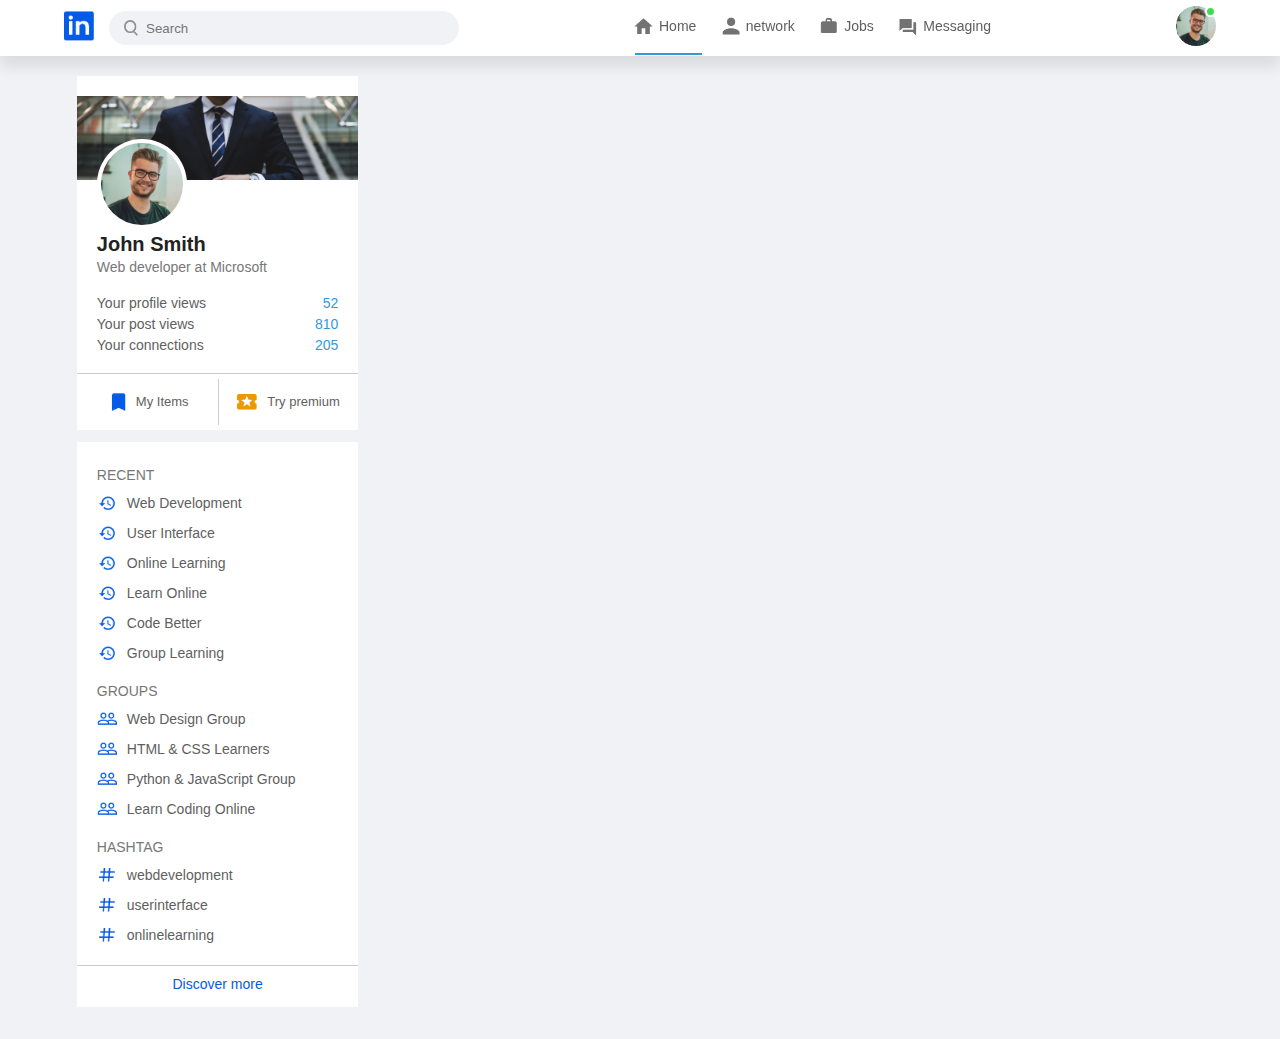
==== index.html @ e91c318e "Left sidebar is completed" ====
<!DOCTYPE html>
<html lang="en">

<head>
    <meta charset="UTF-8">
    <meta http-equiv="X-UA-Compatible" content="IE=edge">
    <meta name="viewport" content="width=device-width, initial-scale=1.0">
    <title>LinkedIn</title>
    <link rel="stylesheet" href="style.css">
</head>

<body>

    <!-- navbar  -->
    <nav class="navbar">
        <div class="navbar-left">
            <a href="#">
                <img src="./images/logo.png" alt="logo" class="logo">

            </a>

            <div class="search-box">
                <img src="./images/search.png" alt="search">
                <input type="text" placeholder="Search">
            </div>
        </div>
        <div class="navbar-center">
            <ul>
                <li><a href="#" class="active-link"><img src="./images/home.png" alt="home"> <span>Home</span></a></li>
                <li><a href="#"><img src="./images/network.png" alt="network"> <span>network</span></a></li>
                <li><a href="#"><img src="./images/jobs.png" alt="jobs"> <span>Jobs</span></a></li>
                <li><a href="#"><img src="./images/message.png" alt="message"> <span>Messaging</span></a></li>

            </ul>
        </div>
        <div class="navbar-right online">
            <img src="./images/user-1.png" alt="user" class="nav-profile-img ">
        </div>
    </nav>

    <!-- main content  -->
    <div class="container">

        <!-- left sidebar  -->
        <div class="left-sidebar">
            <div class="sidebar-profile-box">
                <img src="./images/cover-pic.png" alt="cover" width="100%">
                <div class="sidebar-profile-info">
                    <img src="./images/user-1.png" alt="profile">
                    <h1>John Smith</h1>
                    <h3>Web developer at Microsoft</h3>
                    <ul>
                        <li>Your profile views <span>52</span></li>
                        <li>Your post views <span>810</span></li>
                        <li>Your connections <span>205</span></li>
                    </ul>
                </div>

                <div class="sidebar-profile-link">
                    <a href="#"><img src="./images/items.png" alt="">My Items</a>
                    <a href="#"><img src="./images/premium.png" alt="">Try premium</a>
                </div>
            </div>

            <div class="sidebar-activity">
                <h3>RECENT</h3>
                <a href="#"><img src="./images/recent.png" alt="pic">Web Development</a>
                <a href="#"><img src="./images/recent.png" alt="pic">User Interface</a>
                <a href="#"><img src="./images/recent.png" alt="pic">Online Learning</a>
                <a href="#"><img src="./images/recent.png" alt="pic">Learn Online</a>
                <a href="#"><img src="./images/recent.png" alt="pic">Code Better</a>
                <a href="#"><img src="./images/recent.png" alt="pic">Group Learning</a>
                <h3>GROUPS</h3>
                <a href="#"><img src="./images/group.png" alt="pic">Web Design Group</a>
                <a href="#"><img src="./images/group.png" alt="pic">HTML & CSS Learners</a>
                <a href="#"><img src="./images/group.png" alt="pic">Python & JavaScript Group</a>
                <a href="#"><img src="./images/group.png" alt="pic">Learn Coding Online</a>
                <h3>HASHTAG</h3>
                <a href="#"><img src="./images/hashtag.png" alt="hashtag"> webdevelopment</a>
                <a href="#"><img src="./images/hashtag.png" alt="hashtag"> userinterface</a>
                <a href="#"><img src="./images/hashtag.png" alt="hashtag"> onlinelearning</a>

                <div class="discover-more-link">
                    <a href="#">Discover more</a>
                </div>
            </div>


        </div>

        <!-- middle  -->
        <div class="middle"></div>

        <!-- right-sidebar  -->
        <div class="right-sidebar"></div>
    </div>

</body>

</html>
---- style.css ----
* {
  margin: 0;
  padding: 0;
  box-sizing: border-box;
  font-family: "Poppins", sans-serif;
}

body {
  background: #f0f2f5;
  color: #5f5f5f;
}

a {
  text-decoration: none;
  color: #5f5f5f;
}

/* navbar  */

.navbar {
  display: flex;
  justify-content: space-between;
  align-items: center;
  padding: 6px 5%;
  position: sticky;
  top: 0;
  background-color: #fff;
  box-shadow: 0 10px 15px rgba(0, 0, 0, 0.1);
}

.logo {
  width: 30px;
}

.navbar-left {
  display: flex;
}

.navbar-center ul li {
  list-style: none;
  display: inline-block;
}

.navbar-center ul li a {
  display: flex;
  align-items: center;
  margin-right: 15px;
  font-size: 14px;
  position: relative;
}

.navbar-center ul li a::after {
  content: "";
  width: 0;
  height: 2px;
  background-color: #3498db;
  position: absolute;
  bottom: -14px;
  left: 6px;
  transition: width 0.3s;
}

.navbar-center ul li a:hover::after,
.navbar-center ul li a.active-link::after {
  width: 100%;
}

.navbar-center ul li a img {
  width: 30px;
}

.nav-profile-img {
  width: 40px;
  border-radius: 50%;
}

.online {
  position: relative;
}

.online::after {
  content: "";
  width: 7px;
  height: 7px;
  background-color: #41db51;
  position: absolute;
  right: 0;
  border: 2px solid #fff;
  border-radius: 50%;
}

.search-box {
  display: flex;
  align-items: center;
  width: 350px;
  background-color: #f0f2f5;
  border-radius: 20px;
  padding: 0 15px;
  margin-left: 15px;
}

.search-box img {
  width: 14px;
}

.search-box input {
  width: 100%;
  background: transparent;
  border: 0;
  outline: none;
  padding: 8px;
}

/* main content  */

.container {
  display: flex;
  padding: 20px 6%;
  justify-content: space-between;
  flex-wrap: wrap;
}

/* left-sidebar */

.left-sidebar,
.right-sidebar {
  flex-basis: 25%;
  align-self: flex-start;
}

.sidebar-profile-box {
  background-color: #fff;
  padding: 20px 0 0;
}
.sidebar-profile-info {
  padding: 0 20px;
}

.sidebar-profile-info img {
  width: 90px;
  background-color: #fff;
  border-radius: 50%;
  margin-top: -45px;
  padding: 4px;
}

.sidebar-profile-info h1 {
  font-size: 20px;
  font-weight: 600;
  color: #222;
}

.sidebar-profile-info h3 {
  font-size: 14px;
  font-weight: 500;
  color: #777;
  margin: 3px 0;
}

.sidebar-profile-info ul {
  list-style: none;
  margin: 20px 0;
}

.sidebar-profile-info ul li {
  width: 100%;
  font-size: 14px;
  margin: 5px 0;
}

.sidebar-profile-info ul li span {
  float: right;
  color: #3498db;
}

.sidebar-profile-link {
  display: flex;
  align-items: center;
  border-top: 1px solid #ccc;
}

.sidebar-profile-link a {
  padding: 15px 5px;
  border-left: 1px solid #ccc;
  font-size: 13px;
  display: flex;
  align-items: center;
  justify-content: center;
  flex-basis: 50%;
}

.sidebar-profile-link a:first-child {
  border: 0;
}

.sidebar-profile-link a img {
  width: 20px;
  margin-right: 10px;
}

.sidebar-activity {
  background-color: #fff;
  margin: 12px 0;
  padding: 5px 20px;
}

.sidebar-activity h3 {
  color: #777;
  font-weight: 500;
  font-size: 14px;
  margin: 20px 0 10px;
}

.sidebar-activity a {
  display: flex;
  align-items: center;
  margin: 10px 0;
  font-size: 14px;
}

.sidebar-activity a img {
  width: 20px;
  margin-right: 10px;
}

.discover-more-link {
  border-top: 1px solid #ccc;
  margin-top: 20px;
  margin-left: -20px;
  margin-right: -20px;
  text-align: center;
}

.discover-more-link a {
  color: #045be6;
  display: inline-block;
  margin: 10px 0;
}

/* middle  */

.middle {
  flex-basis: 47%;
}
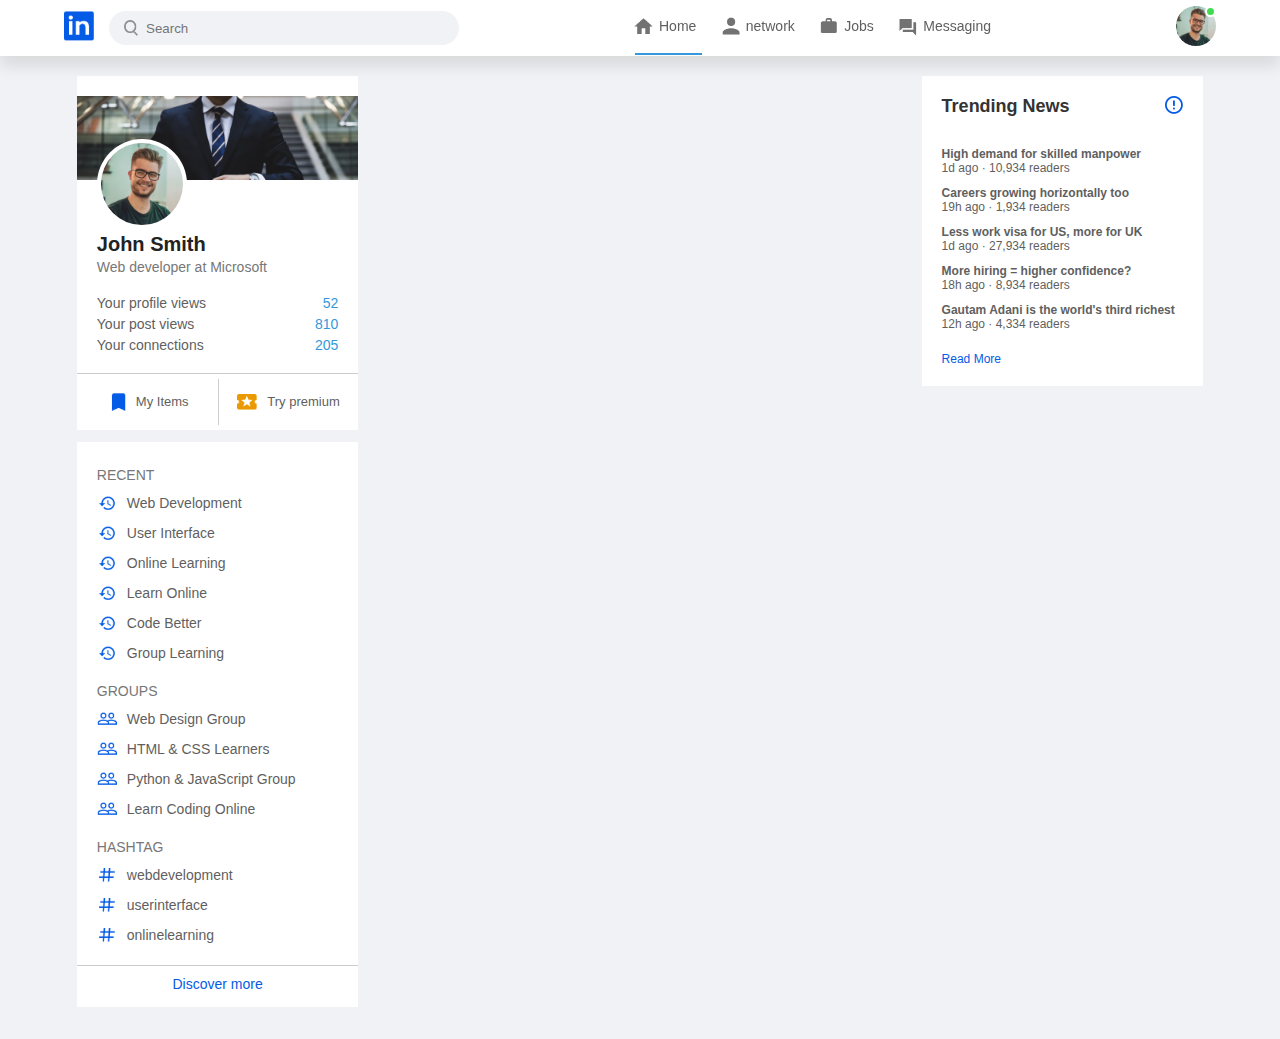
==== commit b86b23c4: "sidebar news part is completed" ====
--- a/index.html
+++ b/index.html
@@ -92,7 +92,29 @@
         <div class="middle"></div>
 
         <!-- right-sidebar  -->
-        <div class="right-sidebar"></div>
+        <div class="right-sidebar">
+            <div class="sidebar-news">
+                <img src="./images/more.png" alt="more" class="more-info-icon">
+                <h3>Trending News</h3>
+                <a href="#">High demand for skilled manpower</a>
+                <span>1d ago &middot; 10,934 readers</span>
+
+                <a href="#">Careers growing horizontally too</a>
+                <span>19h ago &middot; 1,934 readers</span>
+
+                <a href="#">Less work visa for US, more for UK</a>
+                <span>1d ago &middot; 27,934 readers</span>
+
+                <a href="#">More hiring = higher confidence?</a>
+                <span>18h ago &middot; 8,934 readers</span>
+
+                <a href="#">Gautam Adani is the world's third richest</a>
+                <span>12h ago &middot; 4,334 readers</span>
+
+                <a href="#" class="read-more-link">Read More</a>
+
+            </div>
+        </div>
     </div>
 
 </body>
--- a/style.css
+++ b/style.css
@@ -242,3 +242,41 @@
 .middle {
   flex-basis: 47%;
 }
+
+/* right sidebar  */
+
+.sidebar-news {
+  background-color: #fff;
+  padding: 10px 20px;
+}
+
+.sidebar-news .more-info-icon {
+  width: 18px;
+  float: right;
+  margin-top: 10px;
+}
+
+.sidebar-news h3 {
+  color: #333;
+  font-size: 18px;
+  font-weight: 600;
+  margin: 10px 0 30px;
+}
+
+.sidebar-news a {
+  display: block;
+  font-size: 12px;
+  font-weight: 600;
+  margin-top: 10px;
+  margin-bottom: -3px;
+}
+
+.sidebar-news span {
+  font-size: 12px;
+}
+
+.sidebar-news .read-more-link {
+  color: #045be6;
+  font-weight: 500;
+  margin: 20px 0 10px;
+}
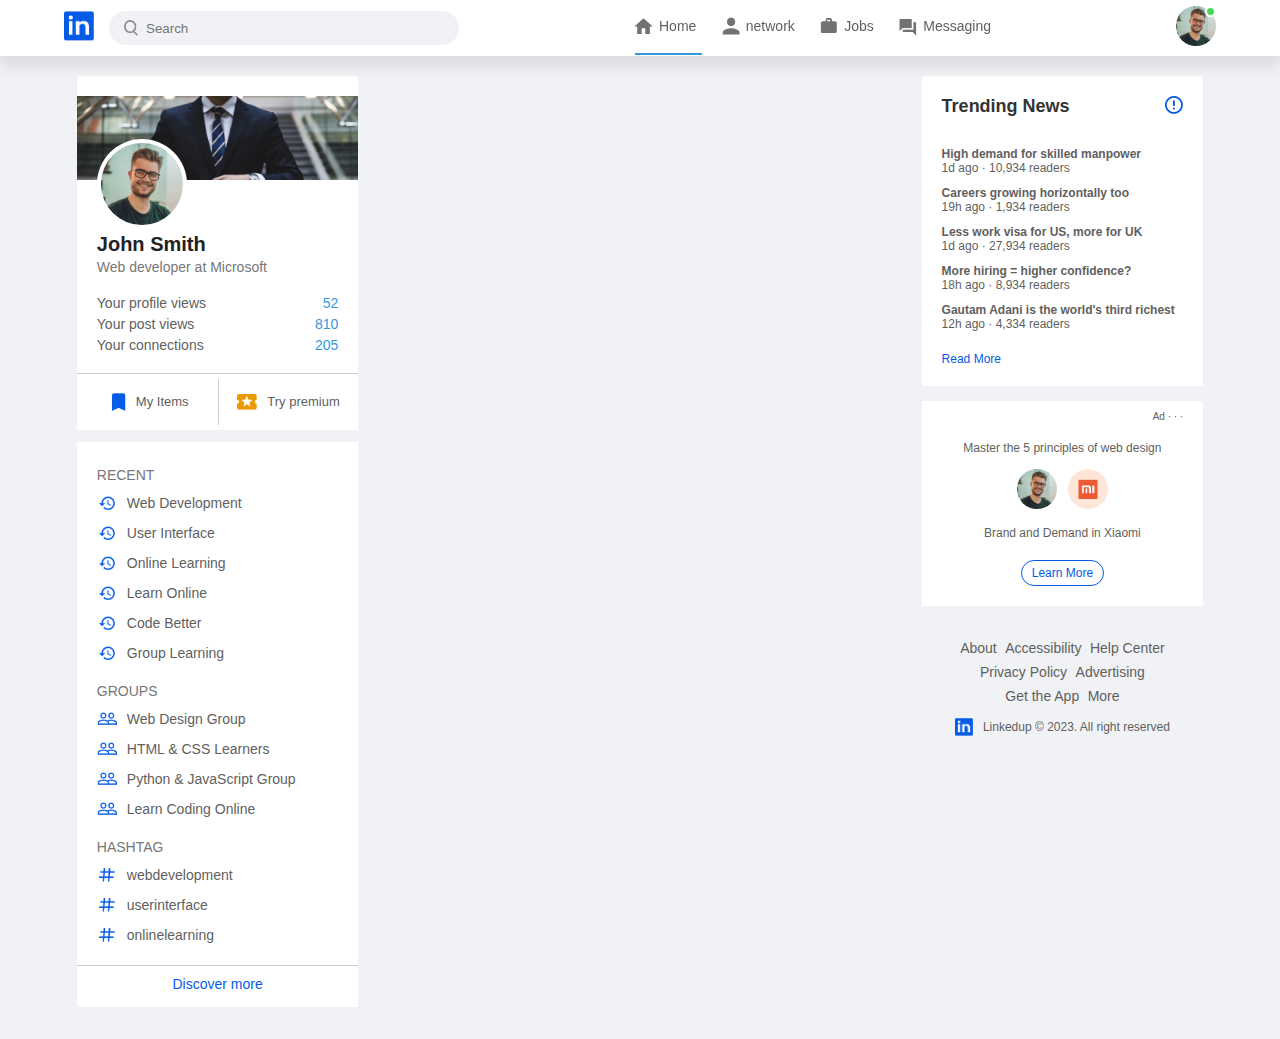
==== commit d417576b: "Right sidebar is completed" ====
--- a/index.html
+++ b/index.html
@@ -114,6 +114,32 @@
                 <a href="#" class="read-more-link">Read More</a>
 
             </div>
+
+            <div class="sidebar-ad">
+                <small>Ad &middot; &middot; &middot;</small>
+                <p>Master the 5 principles of web design</p>
+                <div>
+                    <img src="./images/user-1.png" alt="img">
+                    <img src="./images/mi-logo.png" alt="img">
+                </div>
+                <b>Brand and Demand in Xiaomi</b>
+                <a href="#" class="ad-link">Learn More</a>
+            </div>
+
+            <div class="sidebar-useful-links">
+                <a href="#">About</a>
+                <a href="#">Accessibility</a>
+                <a href="#">Help Center</a>
+                <a href="#">Privacy Policy</a>
+                <a href="#">Advertising</a>
+                <a href="#">Get the App</a>
+                <a href="#">More</a>
+
+                <div class="copyright-msg">
+                    <img src="./images/logo.png" alt="logo">
+                    <p>Linkedup &#169; 2023. All right reserved</p>
+                </div>
+            </div>
         </div>
     </div>
 
--- a/style.css
+++ b/style.css
@@ -280,3 +280,68 @@
   font-weight: 500;
   margin: 20px 0 10px;
 }
+
+.sidebar-ad {
+  background-color: #fff;
+  padding: 10px 20px;
+  margin: 15px 0;
+  text-align: center;
+  font-size: 12px;
+}
+
+.sidebar-ad img {
+  width: 40px;
+  border-radius: 50%;
+  margin: 4px;
+}
+
+.sidebar-ad small {
+  float: right;
+  font-weight: 500;
+}
+
+.sidebar-ad p {
+  margin-top: 30px;
+  margin-bottom: 10px;
+}
+
+.sidebar-ad b {
+  display: block;
+  font-weight: 500;
+  margin-top: 10px;
+}
+
+.sidebar-ad .ad-link {
+  display: inline-block;
+  color: #045be6;
+  border: 1px solid #045be6;
+  padding: 5px 10px;
+  border-radius: 30px;
+  margin: 20px auto 10px;
+  font-weight: 500;
+}
+
+.sidebar-useful-links {
+  text-align: center;
+  padding: 15px 25px;
+}
+
+.sidebar-useful-links a {
+  display: inline-block;
+  margin: 4px 2px;
+  font-size: 14px;
+}
+
+.copyright-msg {
+  display: flex;
+  font-size: 12px;
+  font-weight: 500;
+  align-items: center;
+  justify-content: center;
+  margin-top: 10px;
+}
+
+.copyright-msg img {
+  width: 18px;
+  margin-right: 10px;
+}
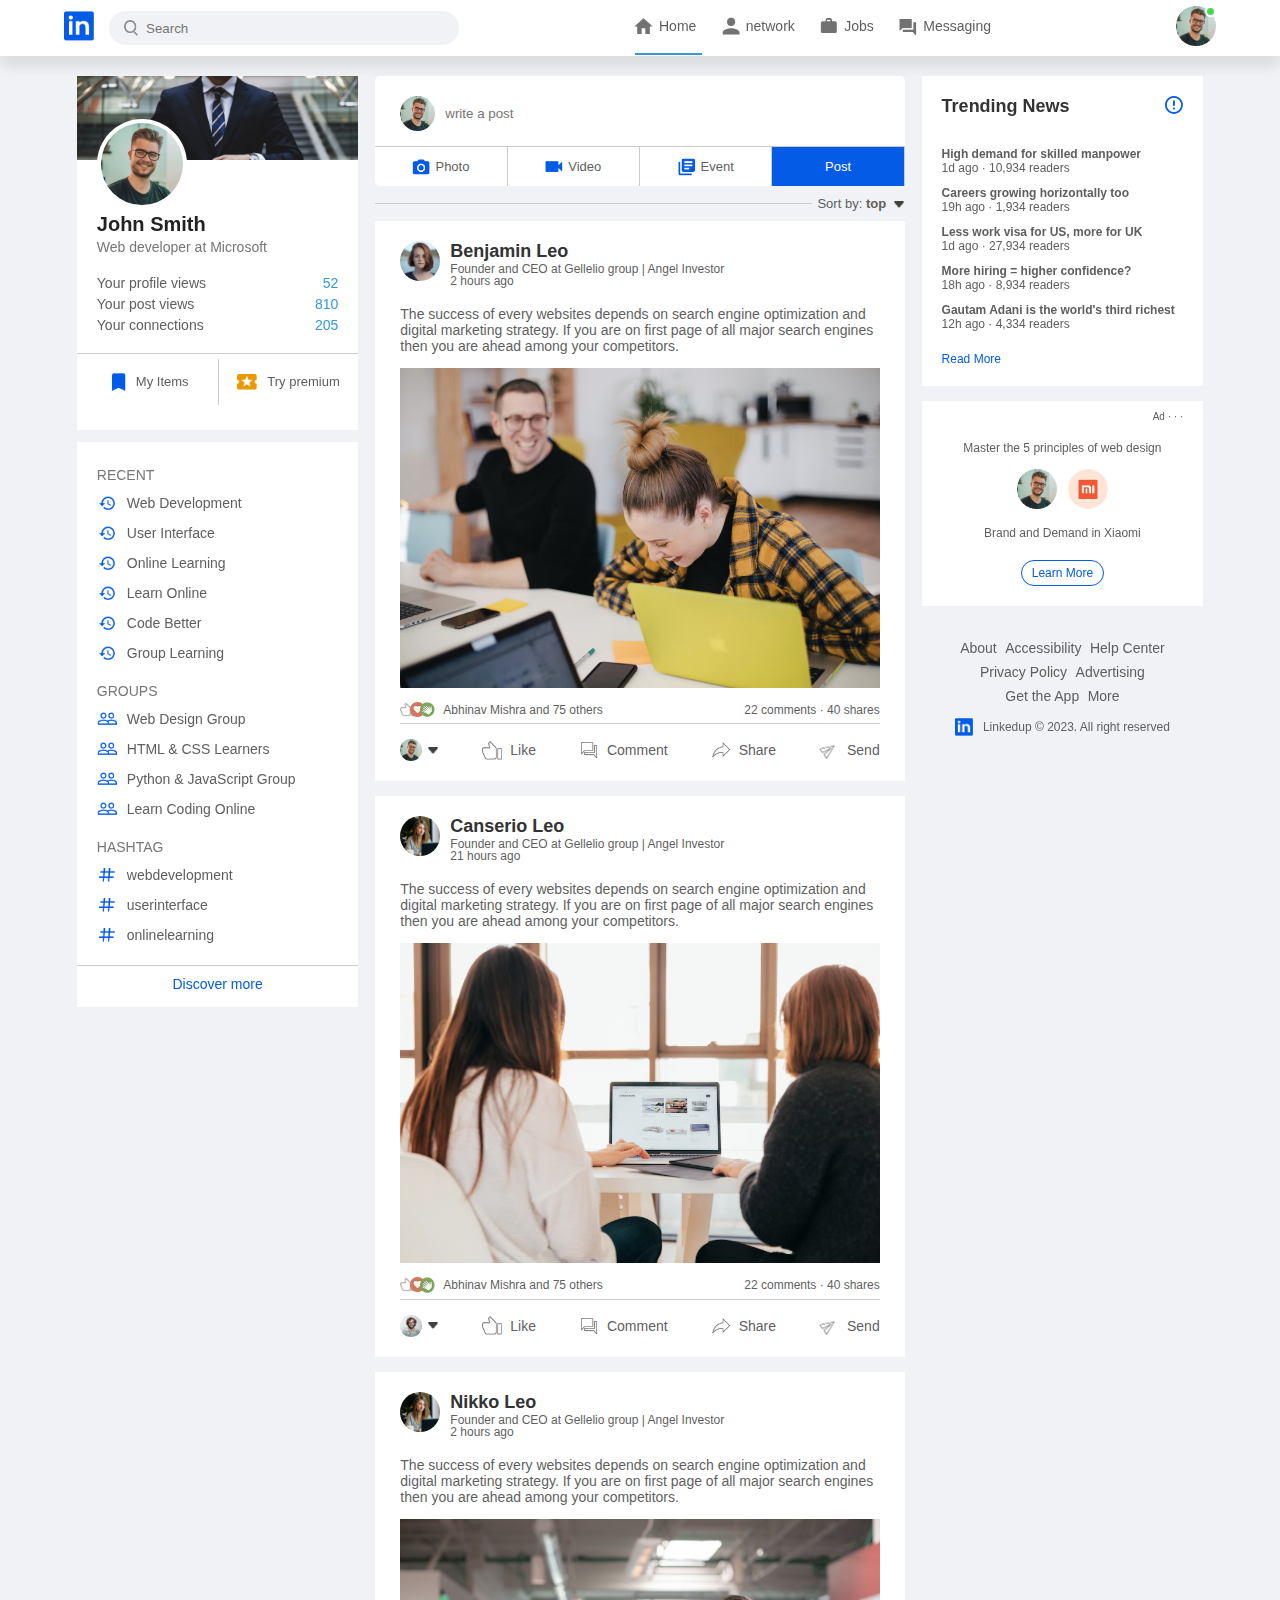
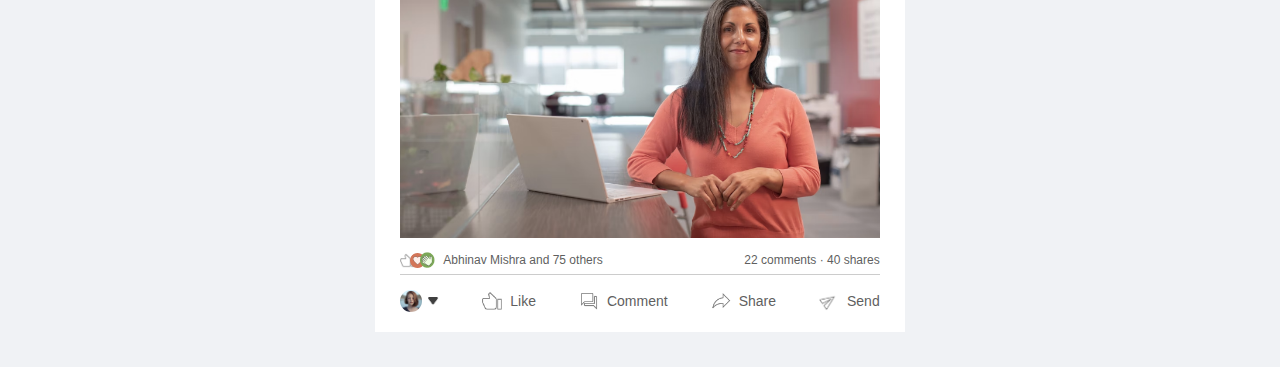
==== commit 66e86dae: "Main content part is created" ====
--- a/index.html
+++ b/index.html
@@ -89,7 +89,185 @@
         </div>
 
         <!-- middle  -->
-        <div class="middle"></div>
+        <div class="middle">
+
+            <div class="create-post">
+                <div class="create-post-input">
+                    <img src="./images/user-1.png" alt="user">
+                    <textarea rows="2" placeholder="write a post"></textarea>
+                </div>
+                <div class="create-post-links">
+                    <li><img src="./images/photo.png" alt="photo">Photo</li>
+                    <li><img src="./images/video.png" alt="video">Video</li>
+                    <li><img src="./images/event.png" alt="event">Event</li>
+                    <li>Post</li>
+                </div>
+            </div>
+
+            <div class="sort-by">
+                <hr>
+                <p>Sort by: <span>top <img src="./images/down-arrow.png" alt="img"></span></p>
+            </div>
+
+            <div class="post">
+                <div class="post-author">
+                    <img src="./images/user-3.png" alt="user">
+                    <div>
+                        <h1>Benjamin Leo</h1>
+                        <small>Founder and CEO at Gellelio group | Angel Investor</small>
+                        <small>2 hours ago</small>
+                    </div>
+
+                </div>
+                <p>The success of every websites depends on search engine optimization and digital marketing
+                    strategy. If you are on first page of all major search engines then you are ahead among your
+                    competitors.</p>
+
+                <img src="./images/post-image-1.png" alt="post image" width="100%">
+
+                <div class="post-stats">
+                    <div>
+                        <img src="./images/thumbsup.png" alt="img">
+                        <img src="./images/love.png" alt="img">
+                        <img src="./images/clap.png" alt="img">
+                        <span class="liked-users">Abhinav Mishra and 75 others</span>
+                    </div>
+                    <div>
+                        <span>22 comments &middot; 40 shares</span>
+                    </div>
+                </div>
+
+                <div class="post-activity">
+                    <div>
+                        <img src="./images/user-1.png" alt="image" class="post-activity-user-icon">
+                        <img src="./images/down-arrow.png" alt="image" class="post-activity-arrow-icon">
+                    </div>
+                    <div class="post-activity-link">
+                        <img src="./images/like.png" alt="like">
+                        <span>Like</span>
+                    </div>
+                    <div class="post-activity-link">
+                        <img src="./images/comment.png" alt="comment">
+                        <span>Comment</span>
+                    </div>
+                    <div class="post-activity-link">
+                        <img src="./images/share.png" alt="share">
+                        <span>Share</span>
+                    </div>
+                    <div class="post-activity-link">
+                        <img src="./images/send.png" alt="send">
+                        <span>Send</span>
+                    </div>
+                </div>
+            </div>
+
+            <div class="post">
+                <div class="post-author">
+                    <img src="./images/user-4.png" alt="user">
+                    <div>
+                        <h1>Canserio Leo</h1>
+                        <small>Founder and CEO at Gellelio group | Angel Investor</small>
+                        <small>21 hours ago</small>
+                    </div>
+
+                </div>
+                <p>The success of every websites depends on search engine optimization and digital marketing
+                    strategy. If you are on first page of all major search engines then you are ahead among your
+                    competitors.</p>
+
+                <img src="./images/post-image-2.png" alt="post image" width="100%">
+
+                <div class="post-stats">
+                    <div>
+                        <img src="./images/thumbsup.png" alt="img">
+                        <img src="./images/love.png" alt="img">
+                        <img src="./images/clap.png" alt="img">
+                        <span class="liked-users">Abhinav Mishra and 75 others</span>
+                    </div>
+                    <div>
+                        <span>22 comments &middot; 40 shares</span>
+                    </div>
+                </div>
+
+                <div class="post-activity">
+                    <div>
+                        <img src="./images/user-2.png" alt="image" class="post-activity-user-icon">
+                        <img src="./images/down-arrow.png" alt="image" class="post-activity-arrow-icon">
+                    </div>
+                    <div class="post-activity-link">
+                        <img src="./images/like.png" alt="like">
+                        <span>Like</span>
+                    </div>
+                    <div class="post-activity-link">
+                        <img src="./images/comment.png" alt="comment">
+                        <span>Comment</span>
+                    </div>
+                    <div class="post-activity-link">
+                        <img src="./images/share.png" alt="share">
+                        <span>Share</span>
+                    </div>
+                    <div class="post-activity-link">
+                        <img src="./images/send.png" alt="send">
+                        <span>Send</span>
+                    </div>
+                </div>
+            </div>
+
+
+            <div class="post">
+                <div class="post-author">
+                    <img src="./images/user-4.png" alt="user">
+                    <div>
+                        <h1>Nikko Leo</h1>
+                        <small>Founder and CEO at Gellelio group | Angel Investor</small>
+                        <small>2 hours ago</small>
+                    </div>
+
+                </div>
+                <p>The success of every websites depends on search engine optimization and digital marketing
+                    strategy. If you are on first page of all major search engines then you are ahead among your
+                    competitors.</p>
+
+                <img src="./images/post-image-3.png" alt="post image" width="100%">
+
+                <div class="post-stats">
+                    <div>
+                        <img src="./images/thumbsup.png" alt="img">
+                        <img src="./images/love.png" alt="img">
+                        <img src="./images/clap.png" alt="img">
+                        <span class="liked-users">Abhinav Mishra and 75 others</span>
+                    </div>
+                    <div>
+                        <span>22 comments &middot; 40 shares</span>
+                    </div>
+                </div>
+
+                <div class="post-activity">
+                    <div>
+                        <img src="./images/user-3.png" alt="image" class="post-activity-user-icon">
+                        <img src="./images/down-arrow.png" alt="image" class="post-activity-arrow-icon">
+                    </div>
+                    <div class="post-activity-link">
+                        <img src="./images/like.png" alt="like">
+                        <span>Like</span>
+                    </div>
+                    <div class="post-activity-link">
+                        <img src="./images/comment.png" alt="comment">
+                        <span>Comment</span>
+                    </div>
+                    <div class="post-activity-link">
+                        <img src="./images/share.png" alt="share">
+                        <span>Share</span>
+                    </div>
+                    <div class="post-activity-link">
+                        <img src="./images/send.png" alt="send">
+                        <span>Send</span>
+                    </div>
+                </div>
+            </div>
+        </div>
+
+
 
         <!-- right-sidebar  -->
         <div class="right-sidebar">
--- a/style.css
+++ b/style.css
@@ -24,6 +24,7 @@
   padding: 6px 5%;
   position: sticky;
   top: 0;
+  z-index: 100;
   background-color: #fff;
   box-shadow: 0 10px 15px rgba(0, 0, 0, 0.1);
 }
@@ -126,11 +127,13 @@
 .right-sidebar {
   flex-basis: 25%;
   align-self: flex-start;
+  position: sticky;
+  top: 73px;
 }
 
 .sidebar-profile-box {
   background-color: #fff;
-  padding: 20px 0 0;
+  padding: 0 0 20px;
 }
 .sidebar-profile-info {
   padding: 0 20px;
@@ -243,6 +246,179 @@
   flex-basis: 47%;
 }
 
+.create-post {
+  background: #fff;
+  border-radius: 5px;
+}
+
+.create-post-input {
+  padding: 20px 25px 10px;
+  display: flex;
+  align-items: flex-start;
+}
+
+.create-post-input img {
+  width: 35px;
+  border-radius: 50%;
+  margin-right: 10px;
+}
+
+.create-post-input textarea {
+  border: 0;
+  outline: 0;
+  resize: none;
+  margin-top: 10px;
+}
+
+::placeholder {
+  font-weight: 500;
+}
+
+.create-post-links {
+  display: flex;
+  align-items: flex-start;
+}
+
+.create-post-links li {
+  list-style: none;
+  display: flex;
+  justify-content: center;
+  align-items: center;
+  flex-basis: 25%;
+  height: 40px;
+  cursor: pointer;
+  border-top: 1px solid #ccc;
+  border-right: 1px solid #ccc;
+  font-size: 13px;
+}
+.create-post-links li img {
+  width: 18px;
+  margin-right: 5px;
+}
+
+.create-post-links li:last-child {
+  background-color: #045be6;
+  color: #fff;
+}
+
+.sort-by {
+  display: flex;
+  align-items: center;
+  margin: 10px 0;
+}
+
+.sort-by hr {
+  height: 1px;
+  background: #ccc;
+  border: 0;
+  flex-grow: 1;
+}
+
+.sort-by p {
+  font-size: 13px;
+  padding-left: 5px;
+}
+
+.sort-by p span {
+  font-weight: 600;
+}
+
+.sort-by p span img {
+  width: 12px;
+  margin-left: 3px;
+}
+
+.post {
+  background-color: #fff;
+  padding: 20px 25px 5px;
+  margin: 5px 0 15px;
+}
+
+.post-author {
+  display: flex;
+  align-items: flex-start;
+  margin-bottom: 20px;
+}
+
+.post-author img {
+  width: 40px;
+  border-radius: 50%;
+  margin-right: 10px;
+}
+
+.post-author h1 {
+  font-size: 18px;
+  color: #333;
+  font-weight: 600;
+}
+
+.post-author small {
+  font-size: 12px;
+  display: block;
+  margin-bottom: -2px;
+}
+
+.post p {
+  font-size: 14px;
+  margin-bottom: 14px;
+}
+
+.post-stats {
+  display: flex;
+  justify-content: space-between;
+  align-items: center;
+  flex-wrap: wrap;
+  border-bottom: 1px solid #ccc;
+  font-size: 12px;
+  padding-bottom: 6px;
+}
+
+.post-stats img {
+  width: 15px;
+  margin-right: -5px;
+}
+
+.post-stats div {
+  display: flex;
+  align-items: center;
+  margin-top: 10px;
+}
+
+.post-stats .liked-users {
+  display: inline-block;
+  margin-left: 13px;
+}
+
+.post-activity {
+  display: flex;
+  align-items: center;
+  justify-content: space-between;
+  padding: 15px 0;
+}
+
+.post-activity div {
+  display: flex;
+  align-items: center;
+}
+
+.post-activity .post-activity-user-icon {
+  width: 22px;
+  border-radius: 50%;
+  margin-right: 5px;
+}
+
+.post-activity .post-activity-arrow-icon {
+  width: 12px;
+}
+
+.post-activity-link img {
+  width: 20px;
+  margin-right: 8px;
+}
+
+.post-activity-link span {
+  font-size: 14px;
+}
 /* right sidebar  */
 
 .sidebar-news {
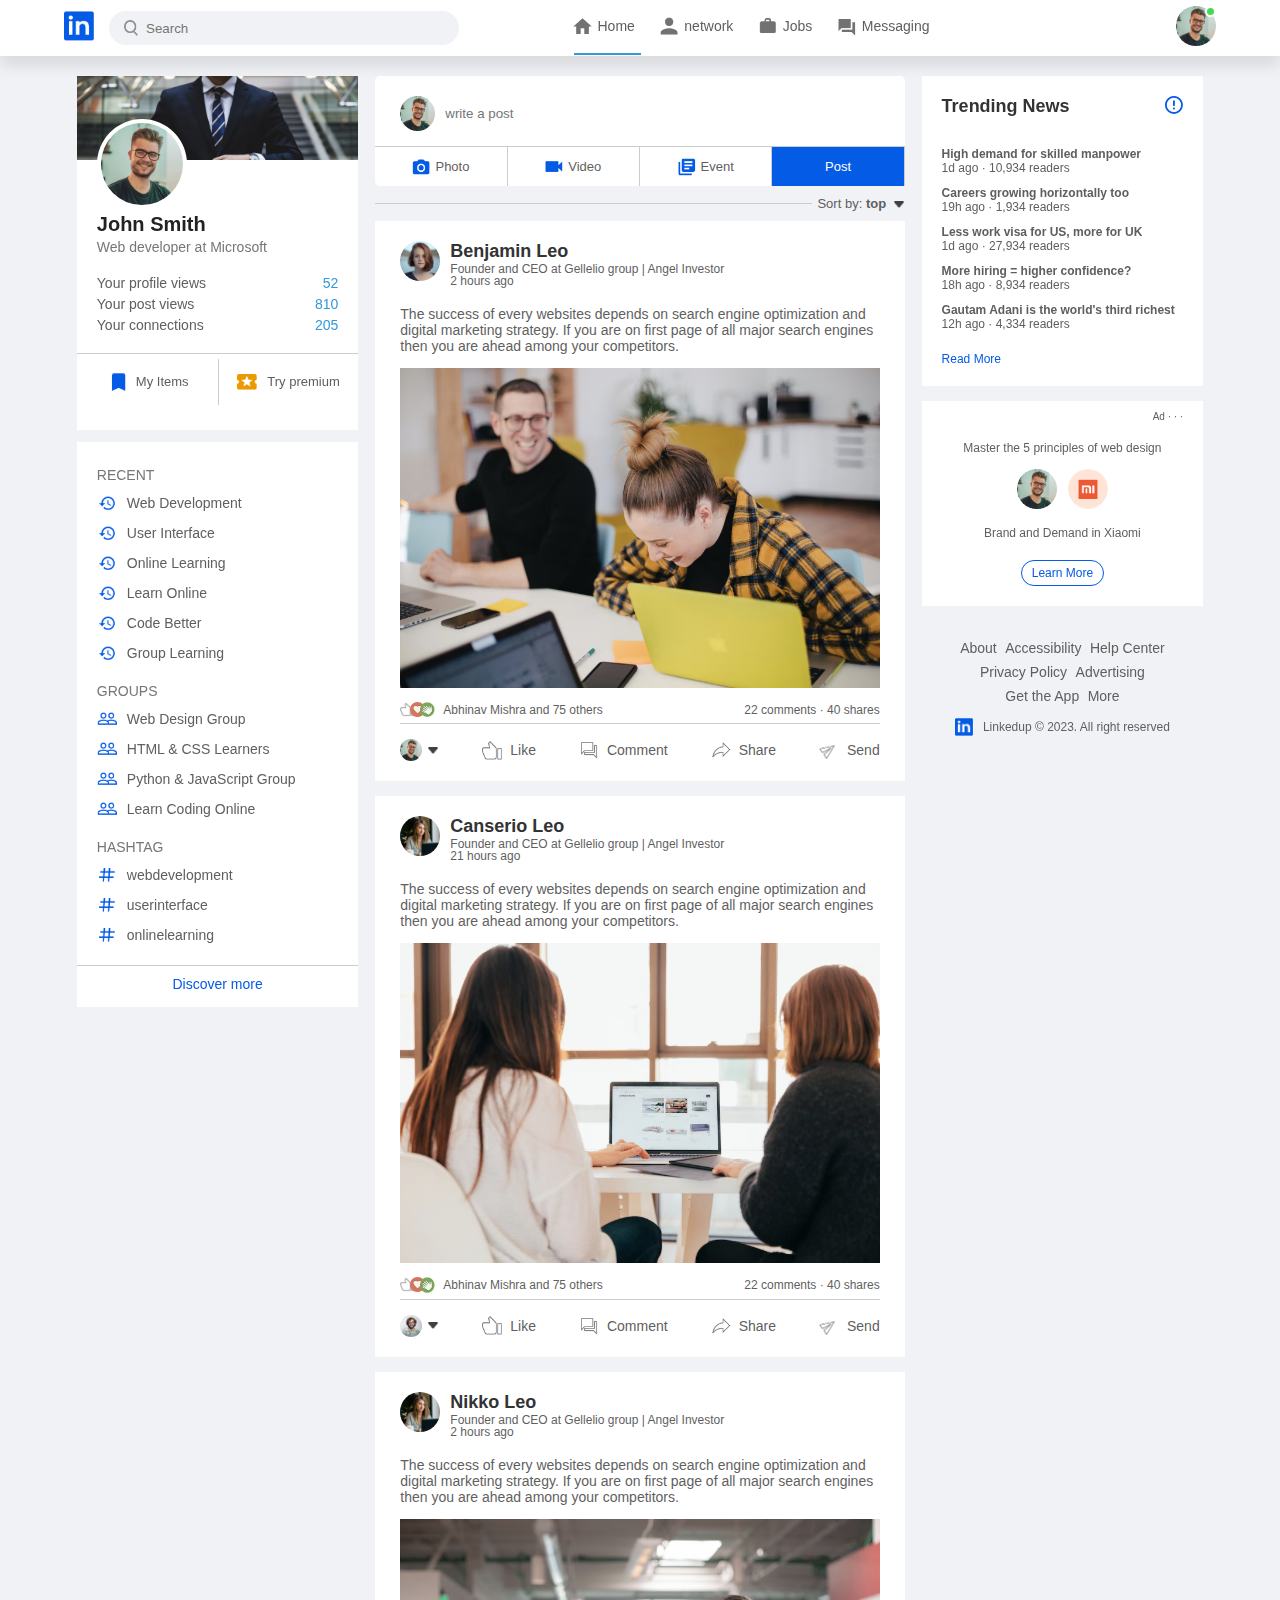
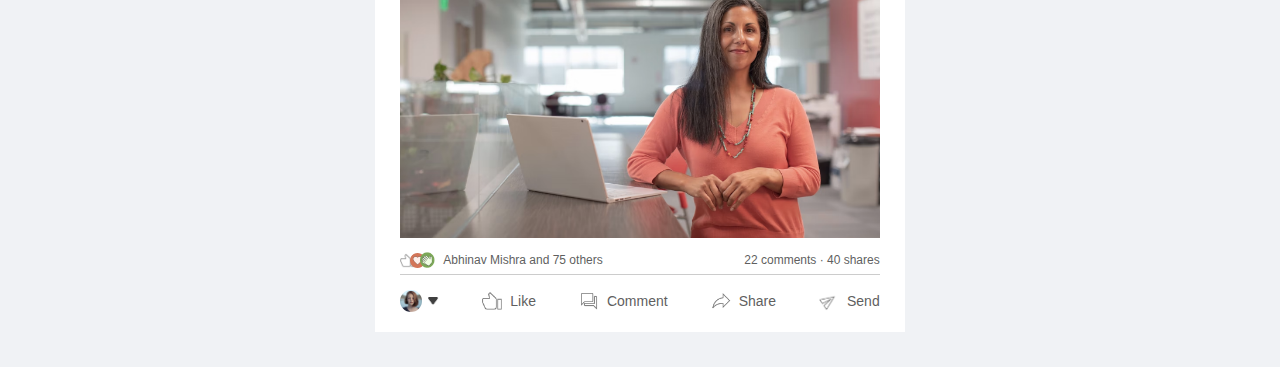
==== commit 218e89a9: "some responsive is solved" ====
--- a/index.html
+++ b/index.html
@@ -5,7 +5,7 @@
     <meta charset="UTF-8">
     <meta http-equiv="X-UA-Compatible" content="IE=edge">
     <meta name="viewport" content="width=device-width, initial-scale=1.0">
-    <title>LinkedIn</title>
+    <title>LinkedIn-clone</title>
     <link rel="stylesheet" href="style.css">
 </head>
 
@@ -14,7 +14,7 @@
     <!-- navbar  -->
     <nav class="navbar">
         <div class="navbar-left">
-            <a href="#">
+            <a href="./index.html">
                 <img src="./images/logo.png" alt="logo" class="logo">
 
             </a>
@@ -33,8 +33,49 @@
 
             </ul>
         </div>
-        <div class="navbar-right online">
+        <div class="navbar-right online" onclick="toggleMenu()">
             <img src="./images/user-1.png" alt="user" class="nav-profile-img ">
+        </div>
+
+        <div class="profile-menu-wrap">
+            <div class="profile-menu">
+                <div class="user-info">
+                    <img src="./images/user-1.png" alt="img">
+
+                    <div>
+                        <h3>Rayan Walton</h3>
+                        <a href="./profile.html">See your profile</a>
+                    </div>
+                </div>
+
+                <hr>
+
+                <a href="#" class="profile-menu-link">
+                    <img src="./images/feedback.png" alt="feedback">
+                    <p>Give Feedback</p>
+                    <span> > </span>
+                </a>
+                <a href="#" class="profile-menu-link">
+                    <img src="./images/setting.png" alt="setting">
+                    <p>Settings & Privacy</p>
+                    <span> > </span>
+                </a>
+                <a href="#" class="profile-menu-link">
+                    <img src="./images/help.png" alt="help">
+                    <p>Help & Support</p>
+                    <span> > </span>
+                </a>
+                <a href="#" class="profile-menu-link">
+                    <img src="./images/display.png" alt="display">
+                    <p>Display & Accessibility</p>
+                    <span> > </span>
+                </a>
+                <a href="#" class="profile-menu-link">
+                    <img src="./images/logout.png" alt="logout">
+                    <p>Log out</p>
+                    <span> > </span>
+                </a>
+            </div>
         </div>
     </nav>
 
@@ -85,7 +126,7 @@
                 </div>
             </div>
 
-
+            <p id="show-more-activity" onclick="toggleActivity()">Show more <b>+</b></p>
         </div>
 
         <!-- middle  -->
@@ -321,6 +362,10 @@
         </div>
     </div>
 
+
+    <!-- Js file   -->
+    <script src="./index.js"></script>
+
 </body>
 
 </html>--- a/style.css
+++ b/style.css
@@ -35,6 +35,10 @@
 
 .navbar-left {
   display: flex;
+}
+
+.navbar-center {
+  width: 500px;
 }
 
 .navbar-center ul li {
@@ -73,6 +77,7 @@
 .nav-profile-img {
   width: 40px;
   border-radius: 50%;
+  cursor: pointer;
 }
 
 .online {
@@ -112,6 +117,71 @@
   padding: 8px;
 }
 
+.profile-menu-wrap {
+  position: absolute;
+  top: 100%;
+  right: 5%;
+  width: 320px;
+  max-height: 0;
+  overflow: hidden;
+  transition: max-height 0.3s;
+}
+
+.profile-menu-wrap.open-menu {
+  max-height: 400px;
+}
+.profile-menu {
+  background: #222;
+  color: #fff;
+  padding: 20px;
+  margin: 10px;
+}
+
+.user-info {
+  display: flex;
+  align-items: center;
+}
+
+.user-info img {
+  width: 50px;
+  border-radius: 50%;
+  margin-right: 10px;
+}
+
+.user-info h3 {
+  font-weight: 500;
+}
+
+.user-info a {
+  color: #c9dbf8;
+  font-size: 13px;
+}
+
+.profile-menu hr {
+  border: 0;
+  height: 1px;
+  width: 100%;
+  background-color: #fff;
+  margin: 15px 0 10px;
+}
+
+.profile-menu-link {
+  display: flex;
+  align-items: center;
+  color: #fff;
+  font-size: 13px;
+  margin: 15px 0;
+}
+
+.profile-menu-link img {
+  width: 35px;
+  margin-right: 10px;
+}
+
+.profile-menu-link p {
+  width: 100%;
+}
+
 /* main content  */
 
 .container {
@@ -238,6 +308,10 @@
   color: #045be6;
   display: inline-block;
   margin: 10px 0;
+}
+
+#show-more-activity {
+  display: none;
 }
 
 /* middle  */
@@ -521,3 +595,68 @@
   width: 18px;
   margin-right: 10px;
 }
+
+/* media query for small screen  */
+
+@media only screen and (max-width: 900px) {
+  .search-box {
+    width: 200px;
+    margin-right: 5px;
+  }
+}
+
+@media only screen and (max-width: 600px) {
+  .search-box {
+    width: 0;
+    background: transparent;
+    margin-right: 5px;
+  }
+  .search-box input {
+    width: 0;
+  }
+
+  .navbar-center ul li a span {
+    display: none;
+  }
+
+  .navbar-center ul li a::after {
+    left: 0;
+  }
+
+  .nav-profile-img {
+    width: 30px;
+  }
+
+  .container {
+    padding: 15px 3%;
+  }
+
+  .left-sidebar,
+  .right-sidebar {
+    flex-basis: 100%;
+    position: relative;
+    top: unset;
+  }
+
+  .middle {
+    flex-basis: 100%;
+  }
+
+  .post-activity-link span {
+    display: none;
+  }
+
+  #show-more-activity {
+    display: block;
+    width: fit-content;
+    margin: 10px auto;
+  }
+
+  .sidebar-activity {
+    display: none;
+  }
+
+  .sidebar-activity.open-activity {
+    display: block;
+  }
+}
